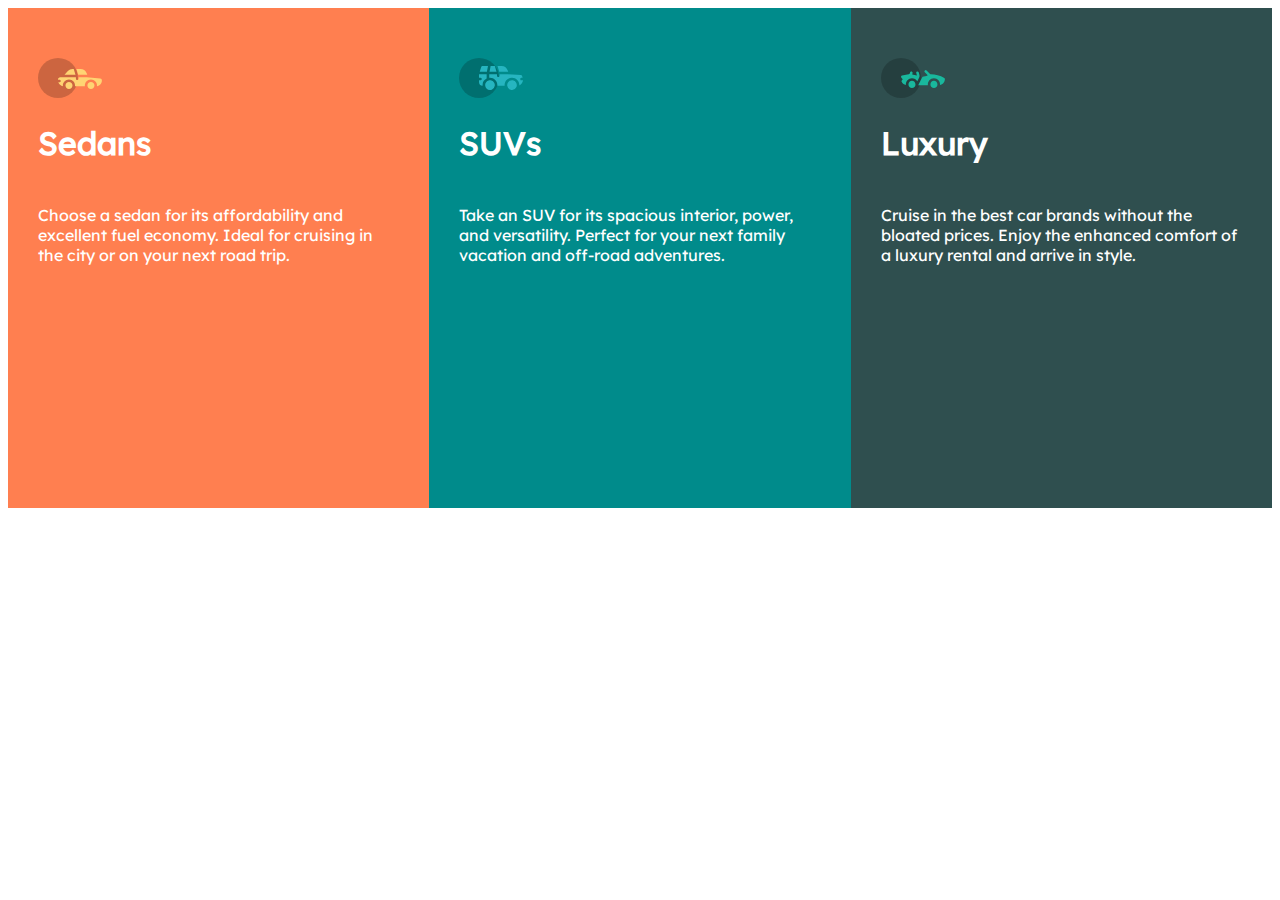
==== FrontEndMentor/3-column-preview-card-component-main/3-column-preview-card-component-main/index.html @ a4405ce2 "Ejercicio de Front End Mentor hecho" ====
<!DOCTYPE html>
<html lang="en">

<head>
  <meta charset="UTF-8">
  <meta name="viewport" content="width=device-width, initial-scale=1.0">
  <!-- displays site properly based on user's device -->

  <link rel="icon" type="image/png" sizes="32x32" href="./images/favicon-32x32.png">

  <title>Frontend Mentor | 3-column preview card component</title>

  <!-- Feel free to remove these styles or customise in your own stylesheet 👍 -->
  <style>
    .attribution {
      font-size: 11px;
      text-align: center;
    }

    .attribution a {
      color: hsl(228, 45%, 44%);
    }

    @font-face {
      font-family: 'Lexend Deca';
      src: url('LexendDeca-VariableFont_wght.ttf') format('truetype');
      font-weight: normal;
      font-style: normal;
    }

    body {
      column-count: 3;
      column-gap: 0;
      color: white;
      font-family: 'Lexend Deca', sans-serif;
    }

    .separar {
      display: inline-block;
      width: 100%;
      break-after: column;
    }

    div {
      padding-top: 50px;
      padding-left: 30px;
      padding-right: 30px;
      height: 500px;
      margin: 0;
      box-sizing: border-box;
    }

    #Sedans {
      background-color: coral;
    }

    #SUVs {
      background-color: darkcyan;
    }

    #Luxury {
      background-color: darkslategray;
    }
  </style>
</head>

<body>
  <div id="Sedans">
    <img src="images/icon-sedans.svg" alt="">
    <h1>Sedans</h1> <br>
    Choose a sedan for its affordability and excellent fuel economy. Ideal for cruising in the city
    or on your next road trip.<span class="separar"></span></span>
  </div>
  <div id="SUVs">
    <img src="images/icon-suvs.svg" alt="">
    <h1>SUVs</h1> <br>
    Take an SUV for its spacious interior, power, and versatility. Perfect for your next family vacation
    and off-road adventures.<span class="separar"></span></span>
  </div>
  <div id="Luxury">
    <img src="images/icon-luxury.svg" alt="">
    <h1>Luxury</h1> <br>
    Cruise in the best car brands without the bloated prices. Enjoy the enhanced comfort of a luxury
    rental and arrive in style.
  </div>
</body>

</html>
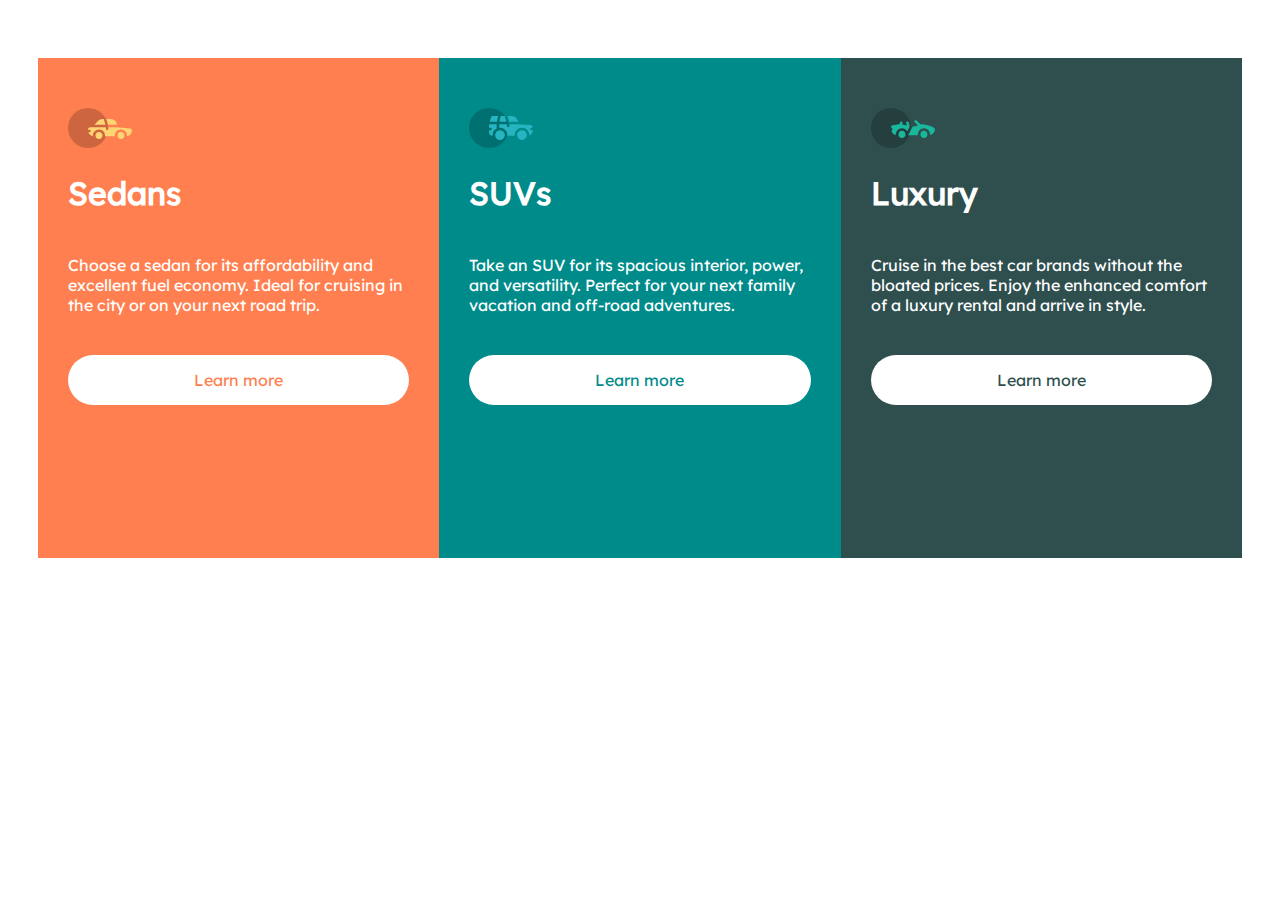
==== commit e1d64fb8: "Ejercicio grid y Front End Mentor hechos" ====
--- a/FrontEndMentor/3-column-preview-card-component-main/3-column-preview-card-component-main/index.html
+++ b/FrontEndMentor/3-column-preview-card-component-main/3-column-preview-card-component-main/index.html
@@ -29,25 +29,8 @@
     }
 
     body {
-      column-count: 3;
-      column-gap: 0;
       color: white;
       font-family: 'Lexend Deca', sans-serif;
-    }
-
-    .separar {
-      display: inline-block;
-      width: 100%;
-      break-after: column;
-    }
-
-    div {
-      padding-top: 50px;
-      padding-left: 30px;
-      padding-right: 30px;
-      height: 500px;
-      margin: 0;
-      box-sizing: border-box;
     }
 
     #Sedans {
@@ -61,27 +44,105 @@
     #Luxury {
       background-color: darkslategray;
     }
+    
+    .learnmore {
+      display: flex;
+      justify-content: center;
+      align-items: center;
+      background-color: white;
+      height: 50px;
+      border-radius: 30px;
+    }
+
+    #Sedans .learnmore {
+      color: coral;
+    }
+
+    #Sedans .learnmore:hover {
+      color: white;
+      background-color: coral;
+      outline: 3px solid white;
+    }
+
+    #SUVs .learnmore {
+      color: darkcyan;
+    }
+
+    #SUVs .learnmore:hover {
+      color: white;
+      background-color: darkcyan;
+      outline: 3px solid white;
+    }
+
+    #Luxury .learnmore {
+      color: darkslategray;
+    }
+
+    #Luxury .learnmore:hover {
+      color: white;
+      background-color: darkslategray;
+      outline: 3px solid white;
+    }
+
+    @media (max-width: 720px) {
+    #container {
+      display: grid;
+      grid-template-rows: repeat(3, 400px);
+      grid-template-columns: auto;
+    }
+
+    div:not(.learnmore) {
+      padding-top: 50px;
+      padding-left: 30px;
+      padding-right: 30px;
+    }
+
+    .learnmore {
+      width: 200px;
+    }
+}
+    @media (min-width: 721px) {
+    #container {
+      display: grid;
+      grid-template-rows: 500px;
+      grid-template-columns: 1fr 1fr 1fr;
+    }
+
+    div:not(.learnmore) {
+      padding-top: 50px;
+      padding-left: 30px;
+      padding-right: 30px;
+    }
+}
   </style>
 </head>
 
 <body>
-  <div id="Sedans">
-    <img src="images/icon-sedans.svg" alt="">
-    <h1>Sedans</h1> <br>
-    Choose a sedan for its affordability and excellent fuel economy. Ideal for cruising in the city
-    or on your next road trip.<span class="separar"></span></span>
-  </div>
-  <div id="SUVs">
-    <img src="images/icon-suvs.svg" alt="">
-    <h1>SUVs</h1> <br>
-    Take an SUV for its spacious interior, power, and versatility. Perfect for your next family vacation
-    and off-road adventures.<span class="separar"></span></span>
-  </div>
-  <div id="Luxury">
-    <img src="images/icon-luxury.svg" alt="">
-    <h1>Luxury</h1> <br>
-    Cruise in the best car brands without the bloated prices. Enjoy the enhanced comfort of a luxury
-    rental and arrive in style.
+  <div id="container">
+    <div id="Sedans">
+      <img src="images/icon-sedans.svg" alt="">
+      <h1>Sedans</h1> <br>
+      Choose a sedan for its affordability and excellent fuel economy. Ideal for cruising in the city
+      or on your next road trip.
+      <br><br><br>
+      <div class="learnmore">Learn more</div>
+    </div>
+    <div id="SUVs">
+      <img src="images/icon-suvs.svg" alt="">
+      <h1>SUVs</h1> <br>
+      Take an SUV for its spacious interior, power, and versatility. Perfect for your next family vacation
+      and off-road adventures.
+      <br><br><br>
+      <div class="learnmore">Learn more</div>
+    </div>
+    <div id="Luxury">
+      <img src="images/icon-luxury.svg" alt="">
+      <h1>Luxury</h1> <br>
+      Cruise in the best car brands without the bloated prices. Enjoy the enhanced comfort of a luxury
+      rental and arrive in style.
+      <br><br><br>
+      <div class="learnmore">Learn more</div>
+    </div>
   </div>
 </body>
 
